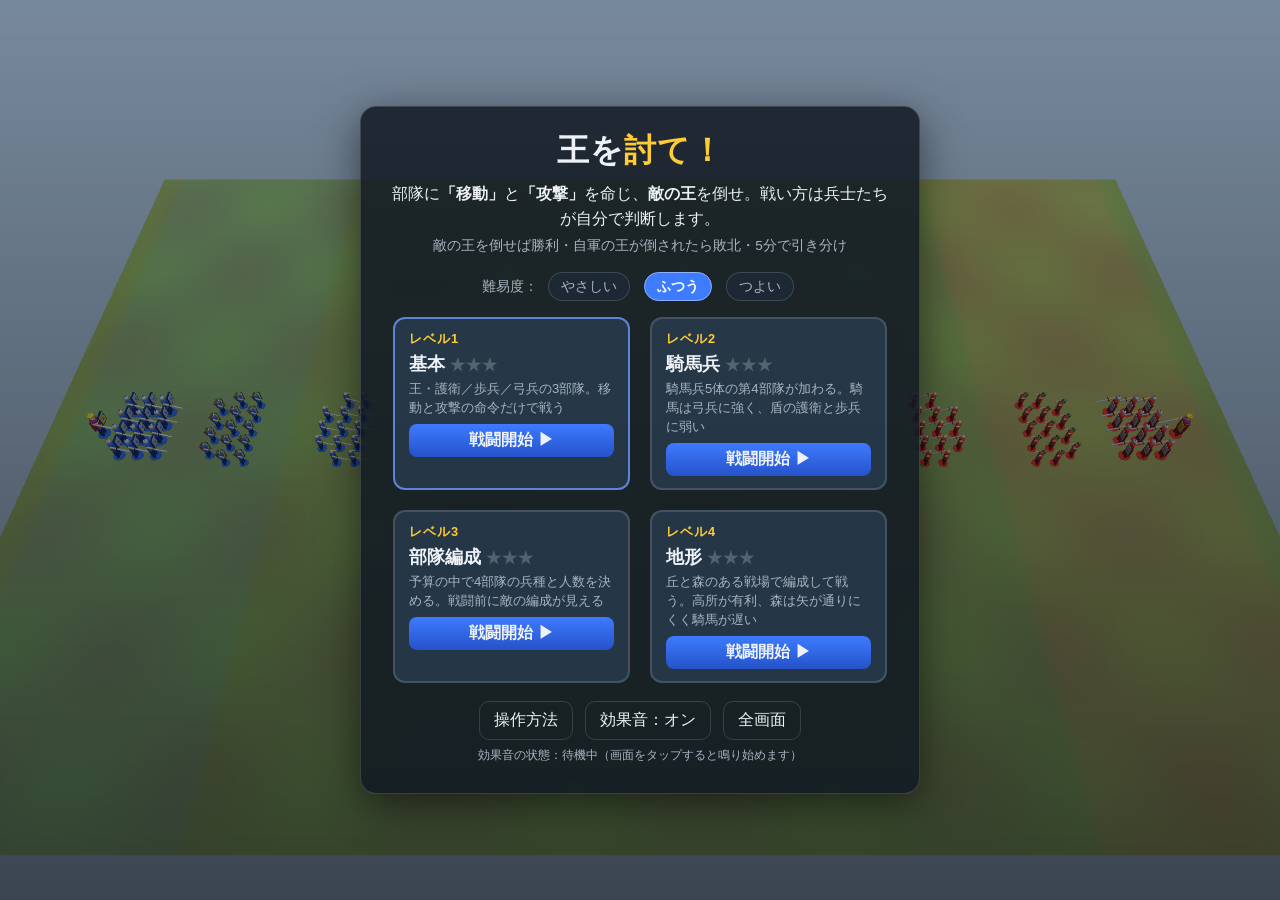
==== index.html @ 58d04163 "Add files via upload" ====
<!doctype html>
<html lang="ja">
<head>
<meta charset="utf-8">
<meta name="viewport" content="width=device-width, initial-scale=1, maximum-scale=1, user-scalable=no, viewport-fit=cover">
<meta name="mobile-web-app-capable" content="yes">
<meta name="apple-mobile-web-app-capable" content="yes">
<meta name="theme-color" content="#1d2733">
<meta name="apple-mobile-web-app-status-bar-style" content="black-translucent">
<meta name="apple-mobile-web-app-title" content="王を討て！">
<link rel="apple-touch-icon" href="icons/icon-180.png">
<link rel="icon" type="image/png" href="icons/icon-192.png">
<title>王を討て！</title>
<link rel="stylesheet" href="css/ws_simple.css?v=20261028a">
</head>
<body>
<canvas id="view"></canvas>
<div id="labels"></div>

<!-- 上部：生存人数・残り時間・王のHP -->
<div id="top" class="hud hidden">
  <div class="side blue">
    <span class="tag">自軍</span><b id="aliveB">40</b><span class="unit">人</span>
    <span class="kingbar" title="自軍の王のHP"><span class="crown">👑</span><span class="bar"><i id="kingB"></i></span><span id="kingBn" class="hpn">200</span></span>
  </div>
  <div id="clock">5:00</div>
  <div class="side red">
    <span class="kingbar" title="敵軍の王のHP"><span class="crown">👑</span><span class="bar"><i id="kingR"></i></span><span id="kingRn" class="hpn">200</span></span>
    <b id="aliveR">40</b><span class="unit">人</span><span class="tag">敵軍</span>
  </div>
  <button id="btnSound" class="iconbtn" aria-label="効果音のオン・オフ">🔊</button>
  <button id="btnPause" class="iconbtn menubtn" aria-label="メニュー（一時停止・タイトルへ戻る）">☰<span class="mlabel">メニュー</span></button>
</div>

<!-- 下部：自軍の3部隊 -->
<div id="cards" class="hud hidden"></div>
<div id="hint" class="hud hidden"></div>
<div id="toasts"></div>

<!-- タイトル -->
<div id="title" class="overlay">
  <div class="box">
    <h1>王を<span>討て！</span></h1>
    <p class="lead">部隊に<b>「移動」</b>と<b>「攻撃」</b>を命じ、<b>敵の王</b>を倒せ。戦い方は兵士たちが自分で判断します。<br>
      <span class="sub">敵の王を倒せば勝利・自軍の王が倒されたら敗北・5分で引き分け</span></p>
    <div id="diffsel" class="diffsel"></div>
    <div id="levels"></div>
    <button id="btnHowto" class="ghost">操作方法</button>
    <button id="btnSoundT" class="ghost">効果音：オン</button>
    <button id="btnFullT" class="ghost fsbtn">全画面</button>
    <p class="sndstat note small"></p>
  </div>
</div>

<!-- 部隊編成（レベル3・4） -->
<div id="compose" class="overlay hidden">
  <div class="peekhint hidden" id="peekHint">ドラッグ・ホイール（ピンチ）で戦場を見回せます</div>
  <button id="btnPeekBack" class="primary big peekback hidden">編成に戻る</button>
  <div class="box wide compose">
    <div class="cmphead">
      <h2>部隊編成</h2>
      <div class="budget"><span>予算</span><span class="bar"><i id="cmpBar"></i></span><span><b id="cmpCost">0</b> / <span id="cmpBudget">300</span></span></div>
      <div class="cmpbtns"><button id="btnCmpBack" class="ghost">戻る</button><button id="btnCmpGo" class="primary">戦闘開始</button></div>
    </div>
    <div class="cmpcols">
      <div>
        <h3>自軍</h3>
        <div id="cmpRows"></div>
        <div class="presets"><span class="sub">ひな形：</span><span id="cmpPresets"></span></div>
      </div>
      <div class="cmpenemy">
        <h3>敵軍：<span id="enName"></span></h3>
        <div id="enRows"></div>
        <p id="enHint" class="hint"></p>
        <p class="note small">相性：騎馬→弓兵 ／ 弓兵→歩兵 ／ 歩兵・護衛→騎馬</p>
        <button id="btnReroll" class="chip hidden">🎲 地形を変える</button>
        <button id="btnPeek" class="chip hidden">🗺 戦場を見る</button>
      </div>
    </div>
  </div>
</div>

<!-- 操作方法 -->
<div id="howto" class="overlay hidden">
  <div class="box wide">
    <h2>操作方法</h2>
    <div class="cols">
      <div>
        <h3>PC</h3>
        <table>
          <tr><td>味方を左クリック</td><td>その部隊を選択</td></tr>
          <tr><td>地面を右クリック</td><td>選択中の部隊を移動</td></tr>
          <tr><td>敵を右クリック</td><td>その敵の部隊を攻撃</td></tr>
          <tr><td>1〜4キー</td><td>部隊を選択</td></tr>
          <tr><td>マウスホイール</td><td>拡大・縮小</td></tr>
          <tr><td>左ドラッグ</td><td>カメラ移動</td></tr>
          <tr><td>Esc</td><td>ポーズ</td></tr>
        </table>
      </div>
      <div>
        <h3>スマートフォン（横画面）</h3>
        <table>
          <tr><td>味方をタップ</td><td>部隊を選択</td></tr>
          <tr><td>地面をタップ</td><td>選択中の部隊を移動</td></tr>
          <tr><td>敵をタップ</td><td>選択中の部隊で攻撃</td></tr>
          <tr><td>ドラッグ</td><td>カメラ移動</td></tr>
          <tr><td>2本指ピンチ</td><td>拡大・縮小</td></tr>
          <tr><td>下の部隊カード</td><td>部隊を選択</td></tr>
        </table>
      </div>
    </div>
    <p class="note">選択は次に別の部隊を選ぶまで続きます。新しい命令は前の命令を上書きします。命令がないときは、その場で待機・防衛します。<br>
      <span class="mk ally">1</span> 自軍の部隊（丸）　<span class="mk enemy"><i>歩</i></span> 敵の部隊（ひし形）　👑 王</p>
    <p class="note"><b>兵種の相性（レベル2）</b>：騎馬兵 → 弓兵に強い ／ 弓兵 → 歩兵に強い ／ 歩兵・盾の護衛 → 騎馬兵に強い。<br>
      騎馬兵は速く、走って突撃すると大きなダメージ。止まって斬り合うと弱いので、無防備な弓兵や手薄な王を狙おう。</p>
    <p class="note"><b>地形（レベル4）</b>：<b>丘</b>…高い所から攻撃するとダメージが増え（高低差1mで+8%、最大+30%）、弓兵の矢も遠くまで届く。上り坂は遅い。
      <b>森</b>…中を通る矢は枝に当たって止まりやすい（森の中の部隊は矢に強い）。騎馬兵は半分の速さ、ほかの兵も少し遅くなる。</p>
    <button id="btnHowtoClose" class="primary">閉じる</button>
  </div>
</div>

<!-- iPhone：全画面で遊ぶ方法（ホーム画面に追加） -->
<div id="a2hs" class="overlay hidden">
  <div class="box">
    <h2>全画面で遊ぶには（iPhone）</h2>
    <p class="note small" id="dispMode"></p>
    <ol class="steps">
      <li><b>前に追加したアイコン（WarSim・王を討て！）があれば、長押しして削除</b>（古い設定のまま残るため）</li>
      <li>Safari でこのページを開き、<b>共有ボタン</b>（四角から矢印が出ているマーク <span class="share">⬆︎</span>）→「<b>ホーム画面に追加</b>」</li>
      <li>追加の画面に「<b>Webアプリとして開く</b>」があれば<b>オン</b>にして「追加」</li>
      <li>ホーム画面の <b>王を討て！</b> アイコンから起動（Safari のタブやアドレスバーが出なければ成功）</li>
    </ol>
    <p class="note small">iPhone の Safari は、ゲーム画面だけを全画面にする機能に対応していないため、この方法になります。<span class="lanonly">アイコンから起動するときも、PCで start_simple_server.bat を起動しておき、同じWi-Fiにつないでください。</span></p>
    <button id="btnA2hsClose" class="primary">閉じる</button>
  </div>
</div>

<!-- カウントダウン -->
<div id="countdown" class="hidden"></div>

<!-- ポーズ -->
<div id="pause" class="overlay hidden">
  <div class="box">
    <h2>メニュー <span class="sub">（一時停止中）</span></h2>
    <button id="btnResume" class="primary big">戦闘に戻る</button>
    <div class="volrow"><button id="btnSoundP" class="ghost">効果音：オン</button><label>音量 <input id="volRange" type="range" min="0" max="100" step="5"></label></div>
    <p class="sndstat note small"></p>
    <button id="btnPauseHowto" class="ghost">操作方法</button>
    <button id="btnFullP" class="ghost fsbtn">全画面</button>
    <button id="btnQuit" class="ghost">タイトル（レベル選択）に戻る</button>
  </div>
</div>

<!-- 結果 -->
<div id="result" class="overlay hidden">
  <div class="box">
    <h1 id="resTitle">勝利</h1>
    <p id="resReason"></p>
    <div id="resStars" class="stars"></div>
    <p id="resStats" class="note"></p>
    <button id="btnRetry" class="primary big">再戦</button>
    <button id="btnRecompose" class="ghost hidden">編成し直す</button>
    <button id="btnToTitle" class="ghost">レベル選択へ</button>
  </div>
</div>

<!-- 縦画面の案内 -->
<div id="rotate" class="overlay">
  <div class="box">
    <div class="phone">📱</div>
    <h2>横画面にしてください</h2>
    <p class="note">このゲームは横画面で遊ぶように作られています。</p>
  </div>
</div>

<div id="fatal" class="overlay hidden"><div class="box"><h2>エラー</h2><pre id="fatalText"></pre></div></div>

<script src="js/config.js?v=20261028a"></script>
<script src="js/sim.js?v=20261028a"></script>
<script src="js/ai.js?v=20261028a"></script>
<script src="js/render.js?v=20261028a"></script>
<script src="js/ws_simple_rules.js?v=20261028a"></script>
<script src="js/ws_simple_audio.js?v=20261028a"></script>
<script src="js/ws_simple_app.js?v=20261028a"></script>
</body>
</html>
---- css/ws_simple.css ----
/* WarSimulation Simple — PC・スマートフォン共通の画面 */
:root {
  --blue: #2f6bff; --blue-d: #1b3f9e; --red: #e5372c; --red-d: #8f1b14;
  --panel: rgba(18, 26, 36, 0.86); --panel2: rgba(30, 42, 56, 0.92); --line: rgba(255, 255, 255, 0.14);
  --text: #eef2f7; --muted: #a9b4c2; --gold: #ffcc33; --sel: #ffe14a;
  --safe-l: env(safe-area-inset-left, 0px); --safe-r: env(safe-area-inset-right, 0px); --safe-b: env(safe-area-inset-bottom, 0px);
}
* { box-sizing: border-box; }
html, body { margin: 0; height: 100%; overflow: hidden; background: #1d2733; color: var(--text);
  font-family: "Segoe UI", "Hiragino Sans", "Hiragino Kaku Gothic ProN", "Yu Gothic UI", Meiryo, sans-serif;
  -webkit-user-select: none; user-select: none; -webkit-touch-callout: none; touch-action: none; overscroll-behavior: none; }
canvas#view { position: fixed; inset: 0; width: 100vw; height: 100vh; height: 100dvh; display: block; touch-action: none; cursor: default; }
canvas#view.panning { cursor: grabbing; }
.hidden { display: none !important; }
button { font: inherit; color: inherit; border: 1px solid var(--line); background: var(--panel2); border-radius: 10px; padding: 8px 14px; cursor: pointer; touch-action: manipulation; }
button:hover { background: rgba(60, 80, 104, 0.95); }
button.primary { background: linear-gradient(#3d7bff, #2552c9); border-color: #6c98ff; font-weight: 700; }
button.primary:hover { background: linear-gradient(#5a8dff, #2d5fe0); }
button.big { font-size: 1.15rem; padding: 12px 28px; }
button.ghost { background: transparent; }

/* ---------- 上部 ---------- */
#top { position: fixed; top: 0; left: 0; right: 0; height: 44px; display: flex; align-items: center; justify-content: center; gap: 14px;
  padding: 0 calc(10px + var(--safe-r)) 0 calc(10px + var(--safe-l)); background: linear-gradient(rgba(10, 16, 24, 0.85), rgba(10, 16, 24, 0.55)); pointer-events: none; z-index: 5; }
#top .side { flex: 1; display: flex; align-items: center; gap: 6px; font-size: 0.95rem; min-width: 0; }
#top .side.red { justify-content: flex-end; }
#top .side b { font-size: 1.35rem; }
#top .unit { color: var(--muted); font-size: 0.8rem; margin-right: 6px; }
#top .tag { font-weight: 700; padding: 2px 8px; border-radius: 6px; font-size: 0.85rem; }
#top .blue .tag { background: var(--blue); }
#top .red .tag { background: var(--red); }
#clock { font-size: 1.5rem; font-weight: 800; font-variant-numeric: tabular-nums; min-width: 76px; text-align: center; letter-spacing: 1px; }
#clock.low { color: #ffb0a8; }
.kingbar { display: inline-flex; align-items: center; gap: 4px; }
.kingbar .crown { font-size: 1rem; }
.kingbar .bar { width: 96px; height: 10px; border-radius: 5px; background: rgba(0, 0, 0, 0.55); border: 1px solid rgba(255, 255, 255, 0.25); overflow: hidden; display: inline-block; }
.kingbar .bar i { display: block; height: 100%; width: 100%; background: linear-gradient(90deg, #5fe07a, #2fbf55); transition: width 0.2s; }
.kingbar .bar i.mid { background: linear-gradient(90deg, #ffd34d, #e6a917); }
.kingbar .bar i.low { background: linear-gradient(90deg, #ff6b5c, #d22a1c); }
.kingbar .hpn { font-size: 0.78rem; color: var(--muted); min-width: 24px; font-variant-numeric: tabular-nums; }
.iconbtn { pointer-events: auto; width: 40px; height: 34px; padding: 0; font-weight: 800; border-radius: 8px; margin-left: 4px; }

/* ---------- 下部の部隊カード ---------- */
#cards { position: fixed; left: 50%; transform: translateX(-50%); bottom: calc(6px + var(--safe-b)); display: flex; gap: 8px; z-index: 5; }
.card { width: 168px; padding: 6px 10px; border-radius: 12px; background: var(--panel); border: 2px solid var(--line); cursor: pointer; touch-action: manipulation;
  display: grid; grid-template-columns: 30px 1fr; grid-template-rows: auto auto; column-gap: 8px; align-items: center; }
.card .num { grid-row: 1 / span 2; width: 30px; height: 30px; border-radius: 50%; background: var(--blue); display: flex; align-items: center; justify-content: center; font-weight: 800; font-size: 1.05rem; border: 2px solid rgba(255,255,255,0.7); }
.card .l1 { font-weight: 700; font-size: 0.92rem; white-space: nowrap; display: flex; justify-content: space-between; gap: 6px; }
.card .l1 .cnt { font-variant-numeric: tabular-nums; }
.card .l2 { font-size: 0.8rem; color: var(--muted); white-space: nowrap; overflow: hidden; text-overflow: ellipsis; }
.card .l2 .o-move { color: #8fd0ff; } .card .l2 .o-attack { color: #ff9a8f; } .card .l2 .o-idle { color: #c9d3de; } .card .l2 .warn { color: var(--gold); }
.card.sel { border-color: var(--sel); box-shadow: 0 0 0 2px rgba(255, 225, 74, 0.35), 0 4px 14px rgba(0,0,0,0.4); }
.card.sel .num { background: var(--sel); color: #222; }
.card.dead { opacity: 0.4; cursor: default; }
.card kbd { font-size: 0.7rem; color: var(--muted); border: 1px solid var(--line); border-radius: 4px; padding: 0 4px; }
#hint { position: fixed; left: 50%; transform: translateX(-50%); bottom: calc(70px + var(--safe-b)); background: rgba(10, 16, 24, 0.7); padding: 4px 12px; border-radius: 8px;
  font-size: 0.85rem; color: #dfe7f1; pointer-events: none; white-space: nowrap; z-index: 4; }

/* ---------- 戦場上の表示（部隊マーカー・王冠） ---------- */
#labels { position: fixed; inset: 0; pointer-events: none; overflow: hidden; z-index: 3; }
.sqm { position: absolute; transform: translate(-50%, -50%); display: flex; align-items: center; justify-content: center; font-weight: 800; color: #fff; text-shadow: 0 1px 2px rgba(0,0,0,0.6); }
.sqm.ally { width: 26px; height: 26px; border-radius: 50%; background: var(--blue); border: 2px solid #fff; font-size: 0.9rem; box-shadow: 0 2px 6px rgba(0,0,0,0.45); }
.sqm.ally.sel { background: var(--sel); color: #222; text-shadow: none; width: 32px; height: 32px; font-size: 1.05rem; border-color: #fff; box-shadow: 0 0 0 3px rgba(0,0,0,0.35), 0 0 12px rgba(255, 225, 74, 0.8); }
.sqm.enemy { width: 24px; height: 24px; }
.sqm.enemy::before { content: ""; position: absolute; inset: 0; background: var(--red); border: 2px solid #fff; transform: rotate(45deg); border-radius: 3px; box-shadow: 0 2px 6px rgba(0,0,0,0.45); }
.sqm.enemy i { position: relative; font-style: normal; font-size: 0.72rem; }
.sqm.enemy.tgt::before { border-color: #ffd0c8; box-shadow: 0 0 0 3px rgba(255, 80, 60, 0.5), 0 0 12px rgba(255, 80, 60, 0.9); }
.terrlbl { position: absolute; transform: translate(-50%, -50%); font-size: 11px; font-weight: 700; padding: 1px 6px; border-radius: 8px; white-space: nowrap; opacity: 0.85; }
.terrlbl.hill { color: #fff3c4; background: rgba(120, 90, 30, 0.55); }
.terrlbl.forest { color: #d8ffd0; background: rgba(20, 70, 20, 0.6); }
.crownlbl {position: absolute; transform: translate(-50%, -100%); font-size: 18px; filter: drop-shadow(0 1px 2px rgba(0,0,0,0.7)); }
.crownlbl.enemy { filter: drop-shadow(0 0 2px #ff3b2f) drop-shadow(0 1px 2px rgba(0,0,0,0.7)); }
.crownlbl.ally { filter: drop-shadow(0 0 2px #4d86ff) drop-shadow(0 1px 2px rgba(0,0,0,0.7)); }
.crownlbl.flee::after { content: "退避"; position: absolute; left: 50%; top: -14px; transform: translateX(-50%); font-size: 10px; font-weight: 700; color: #fff; background: rgba(200, 120, 0, 0.9); padding: 0 4px; border-radius: 4px; white-space: nowrap; }

/* ---------- 速報 ---------- */
#toasts { position: fixed; top: 52px; left: 50%; transform: translateX(-50%); display: flex; flex-direction: column; align-items: center; gap: 4px; pointer-events: none; z-index: 6; }
.toast { background: rgba(10, 16, 24, 0.8); padding: 4px 12px; border-radius: 8px; font-size: 0.85rem; animation: toastIn 0.25s ease-out; white-space: nowrap; }
.toast.t0 { border-left: 4px solid var(--blue); } .toast.t1 { border-left: 4px solid var(--red); }
@keyframes toastIn { from { opacity: 0; transform: translateY(-6px); } to { opacity: 1; transform: none; } }

/* ---------- 重ねる画面 ---------- */
.overlay { position: fixed; inset: 0; display: flex; align-items: center; justify-content: center; background: rgba(8, 12, 18, 0.55); z-index: 10; padding: 12px; }
.overlay .box { background: var(--panel); border: 1px solid var(--line); border-radius: 16px; padding: 22px 28px; text-align: center; max-width: 560px; width: 100%;
  max-height: calc(100vh - 24px); max-height: calc(100dvh - 24px); overflow: auto; box-shadow: 0 10px 40px rgba(0,0,0,0.5); touch-action: pan-y; }
.overlay .box.wide { max-width: 760px; }
.overlay h1 { margin: 0 0 8px; font-size: 2rem; letter-spacing: 1px; }
.overlay h1 span { color: var(--gold); }
.overlay h2 { margin: 0 0 12px; }
.overlay h3 { margin: 6px 0; font-size: 1rem; color: var(--gold); }
.overlay .lead { margin: 0 0 10px; line-height: 1.6; }
.overlay .rules { text-align: left; margin: 0 auto 16px; display: table; color: var(--muted); line-height: 1.7; padding-left: 20px; }
.overlay button { margin: 4px; }
.overlay .note { color: var(--muted); font-size: 0.88rem; line-height: 1.6; }
.overlay table { width: 100%; border-collapse: collapse; font-size: 0.9rem; text-align: left; }
.overlay td { padding: 4px 6px; border-bottom: 1px solid var(--line); }
.overlay td:first-child { color: #ffe9a6; white-space: nowrap; }
.overlay .cols { display: grid; grid-template-columns: 1fr 1fr; gap: 18px; }
.mk { display: inline-flex; width: 20px; height: 20px; align-items: center; justify-content: center; font-weight: 800; font-size: 0.75rem; vertical-align: middle; position: relative; color: #fff; }
.mk.ally { background: var(--blue); border-radius: 50%; border: 2px solid #fff; }
.mk.enemy::before { content: ""; position: absolute; inset: 1px; background: var(--red); border: 2px solid #fff; transform: rotate(45deg); }
.mk.enemy i { position: relative; font-style: normal; font-size: 0.65rem; }
.overlay .sub { color: var(--muted); font-size: 0.85rem; }
#levels { display: flex; gap: 12px; justify-content: center; margin: 4px 0 10px; flex-wrap: wrap; }
.lvl { flex: 1 1 200px; max-width: 250px; display: flex; flex-direction: column; align-items: flex-start; gap: 3px; text-align: left; padding: 12px 14px; border-radius: 12px;
  background: rgba(40, 56, 74, 0.95); border: 2px solid var(--line); }
.lvl:hover { border-color: #6c98ff; background: rgba(52, 72, 96, 0.98); }
.lvl.last { border-color: rgba(108, 152, 255, 0.8); }
.lvl .lv-name { font-size: 0.8rem; color: var(--gold); font-weight: 700; letter-spacing: 1px; }
.lvl .lv-title { font-size: 1.15rem; font-weight: 800; }
.lvl .lv-clear { font-size: 0.7rem; font-weight: 700; color: #1d2733; background: #7dffa0; border-radius: 5px; padding: 1px 6px; vertical-align: middle; }
.lvl .lv-desc { font-size: 0.82rem; color: var(--muted); line-height: 1.45; }
.lvl .lv-go { margin-top: 4px; align-self: stretch; text-align: center; font-weight: 700; padding: 6px; border-radius: 8px; background: linear-gradient(#3d7bff, #2552c9); }
/* 難易度・★ */
.diffsel { display: flex; justify-content: center; align-items: center; gap: 6px; margin: 2px 0 8px; font-size: 0.9rem; color: var(--muted); }
.diffsel button { padding: 4px 12px; border-radius: 16px; font-size: 0.88rem; }
.diffsel button.on { background: #3d7bff; border-color: #8fb0ff; color: #fff; font-weight: 700; }
.lvl .lv-stars { font-size: 0.95rem; letter-spacing: 1px; color: var(--gold); }
.lvl .lv-stars .off { color: rgba(255,255,255,0.22); }
.stars { margin: 4px 0 10px; }
.stars .big { font-size: 2rem; letter-spacing: 4px; color: var(--gold); text-shadow: 0 2px 8px rgba(0,0,0,0.5); }
.stars .big .off { color: rgba(255,255,255,0.2); text-shadow: none; }
.stars ul { list-style: none; padding: 0; margin: 4px auto 0; display: inline-block; text-align: left; font-size: 0.86rem; color: var(--muted); line-height: 1.6; }
.stars li.ok { color: #9ff0b4; }
.stars .best { font-size: 0.8rem; color: var(--gold); margin-top: 2px; }

/* 効果音 */
.volrow { display: flex; align-items: center; justify-content: center; gap: 10px; margin: 6px 0; flex-wrap: wrap; font-size: 0.9rem; color: var(--muted); }
.volrow input[type=range] { width: 140px; vertical-align: middle; accent-color: #3d7bff; }
#btnSound.off { opacity: 0.55; }
.menubtn { width: auto !important; padding: 0 10px !important; display: inline-flex; align-items: center; gap: 4px; font-size: 1rem; }
.menubtn .mlabel { font-size: 0.8rem; font-weight: 700; }
.sndstat { margin: 2px 0 6px; white-space: pre-line; }
#dispMode { color: var(--gold); margin: 0 0 4px; }
.steps { text-align: left; line-height: 1.7; padding-left: 22px; margin: 6px 0 10px; font-size: 0.92rem; }
.share { display: inline-block; border: 1px solid var(--muted); border-radius: 4px; padding: 0 4px; font-size: 0.8rem; }

/* 部隊編成（レベル3） */
#compose { background: linear-gradient(rgba(8, 12, 18, 0.25), rgba(8, 12, 18, 0.6)); }
.compose { text-align: left; max-width: 820px; }
.cmphead { display: flex; align-items: center; justify-content: space-between; gap: 12px; margin-bottom: 8px; }
.cmphead h2 { margin: 0; }
.budget { display: flex; align-items: center; gap: 8px; font-size: 0.9rem; font-variant-numeric: tabular-nums; }
.budget .bar { width: 160px; height: 10px; border-radius: 5px; background: rgba(0,0,0,0.5); border: 1px solid rgba(255,255,255,0.25); overflow: hidden; display: inline-block; }
.budget .bar i { display: block; height: 100%; background: linear-gradient(90deg, #5fe07a, #2fbf55); }
.budget .bar i.over { background: linear-gradient(90deg, #ff6b5c, #d22a1c); }
.budget b.over { color: #ff8a7d; }
.cmpcols { display: grid; grid-template-columns: 1.35fr 1fr; gap: 16px; }
.crow { display: grid; grid-template-columns: 26px 1fr auto 40px; align-items: center; gap: 8px; padding: 5px 0; border-bottom: 1px solid var(--line); }
.crow .num { width: 24px; height: 24px; border-radius: 50%; background: var(--blue); display: flex; align-items: center; justify-content: center; font-weight: 800; font-size: 0.85rem; border: 2px solid rgba(255,255,255,0.7); }
.crow .kinds { display: flex; gap: 4px; flex-wrap: nowrap; }
.cmpbtns { display: flex; gap: 6px; margin-left: auto; }
.cmpbtns button { margin: 0; }
#btnCmpGo { min-width: 110px; }
#btnCmpGo:disabled { opacity: 0.5; cursor: not-allowed; background: #555; border-color: #777; }
.chip { padding: 3px 9px; border-radius: 14px; font-size: 0.82rem; background: rgba(255,255,255,0.06); white-space: nowrap; flex-shrink: 0; }
/* 編成画面を隠して戦場（地形）を見る */
#compose.peek { background: transparent; pointer-events: none; }
#compose.peek .box { display: none; }
.peekback { position: fixed; left: 50%; bottom: calc(14px + var(--safe-b)); transform: translateX(-50%); pointer-events: auto; z-index: 11; box-shadow: 0 4px 16px rgba(0,0,0,0.5); }
.peekhint { position: fixed; left: 50%; top: 14px; transform: translateX(-50%); background: rgba(10,16,24,0.75); padding: 4px 12px; border-radius: 8px; font-size: 0.85rem; pointer-events: none; z-index: 11; }
.chip.on { background: #3d7bff; border-color: #8fb0ff; font-weight: 700; }
.chip.fixed { cursor: default; background: rgba(150, 90, 220, 0.35); border-color: rgba(200, 160, 255, 0.5); font-weight: 700; }
.crow .cnt { display: flex; align-items: center; gap: 4px; }
.crow .cnt button { width: 32px; height: 30px; padding: 0; font-weight: 800; font-size: 1.05rem; }
.crow .cnt b { min-width: 26px; text-align: center; font-variant-numeric: tabular-nums; font-size: 1.05rem; }
.crow .pts { text-align: right; color: var(--muted); font-size: 0.8rem; font-variant-numeric: tabular-nums; }
.presets { margin-top: 8px; display: flex; flex-wrap: wrap; align-items: center; gap: 4px; }
.presets .chip { font-size: 0.78rem; }
.erow { display: flex; align-items: center; gap: 8px; padding: 5px 0; border-bottom: 1px solid var(--line); font-size: 0.92rem; }
.erow .mk { flex: none; }
.erow b { margin-left: auto; font-variant-numeric: tabular-nums; }
.erow.none { opacity: 0.45; }
.cmpenemy h3 { color: #ff9a8f; }
.hint { background: rgba(255, 204, 51, 0.12); border-left: 3px solid var(--gold); padding: 6px 10px; border-radius: 6px; font-size: 0.86rem; line-height: 1.5; margin: 10px 0 4px; }
.note.small { font-size: 0.76rem; }
#title { background: linear-gradient(rgba(8, 12, 18, 0.35), rgba(8, 12, 18, 0.7)); }
#resTitle.win { color: #7dffa0; } #resTitle.lose { color: #ff8a7d; } #resTitle.draw { color: #ffe08a; }
#countdown { position: fixed; inset: 0; display: flex; align-items: center; justify-content: center; font-size: 22vmin; font-weight: 900; color: #fff;
  text-shadow: 0 4px 24px rgba(0,0,0,0.6); pointer-events: none; z-index: 9; }
#countdown.go { font-size: 14vmin; color: var(--gold); }
#fatal pre { text-align: left; white-space: pre-wrap; font-size: 0.8rem; max-height: 50vh; overflow: auto; }

/* 縦画面の案内（スマートフォン・タブレットのみ） */
#rotate { display: none; z-index: 20; background: rgba(8, 12, 18, 0.94); }
#rotate .phone { font-size: 56px; display: inline-block; animation: rot 2s ease-in-out infinite; }
@keyframes rot { 0%, 30% { transform: rotate(0); } 60%, 100% { transform: rotate(-90deg); } }
@media (orientation: portrait) and (pointer: coarse) { #rotate { display: flex; } }

/* ---------- 小さな画面（スマートフォン横画面） ---------- */
@media (max-height: 500px), (max-width: 760px) {
  #top { height: 38px; gap: 8px; }
  #top .side { font-size: 0.8rem; gap: 4px; }
  #top .side b { font-size: 1.1rem; }
  #top .unit { display: none; }
  #top .tag { font-size: 0.72rem; padding: 1px 5px; }
  .kingbar .bar { width: 60px; height: 8px; }
  .kingbar .hpn { display: none; }
  #clock { font-size: 1.2rem; min-width: 60px; }
  .iconbtn { width: 38px; height: 30px; }
  #toasts { top: 42px; }
  .toast { font-size: 0.75rem; }
  .card { width: 136px; padding: 4px 8px; grid-template-columns: 26px 1fr; column-gap: 6px; border-radius: 10px; }
  .card .num { width: 26px; height: 26px; font-size: 0.95rem; }
  .card .l1 { font-size: 0.8rem; } .card .l2 { font-size: 0.7rem; }
  .card kbd { display: none; }
  #hint { bottom: calc(56px + var(--safe-b)); font-size: 0.72rem; }
  .overlay .box { padding: 14px 18px; }
  .overlay h1 { font-size: 1.5rem; }
  .overlay .lead, .overlay .rules { font-size: 0.85rem; }
  .overlay .rules { margin-bottom: 8px; }
  .overlay .cols { gap: 10px; }
  .overlay table { font-size: 0.78rem; }
  .overlay td { padding: 2px 4px; }
  button.big { font-size: 1rem; padding: 10px 22px; }
  #levels { gap: 6px; margin-bottom: 4px; flex-wrap: nowrap; }
  .lvl { padding: 6px 8px; flex: 1 1 0; min-width: 0; gap: 1px; }
  .lvl .lv-name { font-size: 0.68rem; }
  .lvl .lv-title { font-size: 0.88rem; } .lvl .lv-stars { font-size: 0.78rem; }
  .lvl .lv-desc { font-size: 0.64rem; line-height: 1.3; } .lvl .lv-go { padding: 3px; font-size: 0.78rem; margin-top: 2px; }
  #title .box { padding: 10px 14px; }
  #title h1 { font-size: 1.3rem; margin-bottom: 2px; }
  #title .lead { font-size: 0.74rem; margin-bottom: 4px; line-height: 1.45; }
  #title .lead .sub { display: none; }
  #title > .box > button { padding: 4px 10px; font-size: 0.8rem; margin: 2px; }
  #title .sndstat { font-size: 0.66rem; margin: 2px 0 0; }
  #cards { gap: 6px; }
  .compose h2 { font-size: 1.05rem; }
  .overlay .box.compose { padding: 8px 14px; }
  #a2hs .box { padding: 10px 16px; }
  .diffsel { margin: 0 0 4px; font-size: 0.78rem; } .diffsel button { padding: 2px 9px; font-size: 0.76rem; }
  .stars .big { font-size: 1.5rem; } .stars ul { font-size: 0.74rem; line-height: 1.4; } .stars { margin: 2px 0 4px; }
  #a2hs h2 { font-size: 1.05rem; margin-bottom: 4px; }
  .steps { font-size: 0.78rem; line-height: 1.45; margin: 4px 0 6px; }
  #a2hs .note.small { font-size: 0.7rem; line-height: 1.4; margin: 4px 0; }
  .cmphead { margin-bottom: 4px; }
  .cmpcols { gap: 10px; }
  .crow { padding: 2px 0; gap: 5px; grid-template-columns: 22px 1fr auto 30px; }
  .crow .num { width: 20px; height: 20px; font-size: 0.72rem; }
  .chip { padding: 2px 6px; font-size: 0.72rem; }
  .crow .cnt button { width: 28px; height: 26px; }
  .crow .pts, .erow { font-size: 0.74rem; }
  .erow { padding: 3px 0; }
  .hint { font-size: 0.74rem; padding: 4px 8px; margin-top: 6px; }
  .budget .bar { width: 100px; }
  .overlay h3 { margin: 2px 0; font-size: 0.85rem; }
}
@media (max-width: 560px) { .cmpcols { grid-template-columns: 1fr; } }
@media (max-width: 620px) { .card { width: 118px; } .card .l1 { font-size: 0.74rem; } }
@media (max-width: 480px) { .overlay .cols { grid-template-columns: 1fr; } }
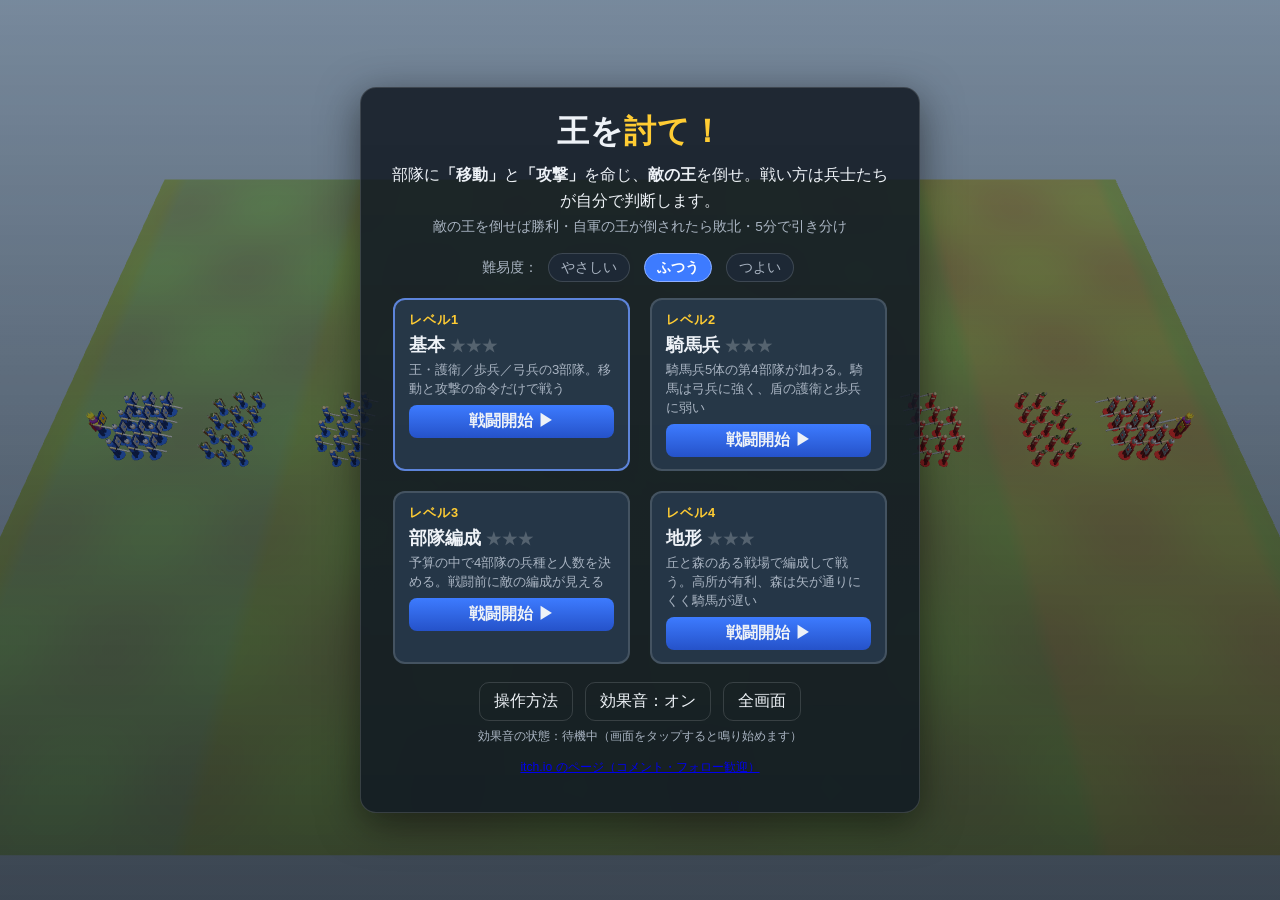
==== commit 789ac7ba: "検索・SNS共有用の説明タグとitch.ioへのリンクを追加 Added meta tags for SEO and social sharing." ====
--- a/index.html
+++ b/index.html
@@ -10,7 +10,21 @@
 <meta name="apple-mobile-web-app-title" content="王を討て！">
 <link rel="apple-touch-icon" href="icons/icon-180.png">
 <link rel="icon" type="image/png" href="icons/icon-192.png">
-<title>王を討て！</title>
+<title>王を討て！｜ブラウザで遊べるリアルタイム戦術ゲーム</title>
+<meta name="description" content="部隊に「移動」と「攻撃」を命じて敵の王を討つ、1回約5分のリアルタイム戦術ゲーム。兵士は自分で判断して戦います。PC・スマホのブラウザで無料・インストール不要。">
+<link rel="canonical" href="https://dainana6.github.io/oute/">
+<meta property="og:type" content="website">
+<meta property="og:site_name" content="王を討て！">
+<meta property="og:title" content="王を討て！｜ブラウザで遊べるリアルタイム戦術ゲーム">
+<meta property="og:description" content="部隊に「移動」と「攻撃」を命じて敵の王を討て！1回約5分、PC・スマホのブラウザですぐ遊べます。">
+<meta property="og:url" content="https://dainana6.github.io/oute/">
+<meta property="og:image" content="https://dainana6.github.io/oute/icons/icon-512.png">
+<meta property="og:locale" content="ja_JP">
+<meta name="twitter:card" content="summary">
+<meta name="twitter:title" content="王を討て！">
+<meta name="twitter:description" content="部隊に「移動」と「攻撃」を命じて敵の王を討つリアルタイム戦術ゲーム。ブラウザで無料。">
+<meta name="twitter:image" content="https://dainana6.github.io/oute/icons/icon-512.png">
+<script type="application/ld+json">{"@context":"https://schema.org","@type":"VideoGame","name":"王を討て！","alternateName":"Slay the King","url":"https://dainana6.github.io/oute/","description":"部隊に移動と攻撃を命じて敵の王を討つリアルタイム戦術ゲーム","genre":["Strategy","Real-time tactics"],"gamePlatform":["Web browser","PC","Smartphone"],"inLanguage":"ja","isAccessibleForFree":true,"sameAs":["https://robo6.itch.io/oute"]}</script>
 <link rel="stylesheet" href="css/ws_simple.css?v=20261028a">
 </head>
 <body>
@@ -49,6 +63,7 @@
     <button id="btnSoundT" class="ghost">効果音：オン</button>
     <button id="btnFullT" class="ghost fsbtn">全画面</button>
     <p class="sndstat note small"></p>
+    <p class="note small"><a href="https://robo6.itch.io/oute" target="_blank" rel="noopener">itch.io のページ（コメント・フォロー歓迎）</a></p>
   </div>
 </div>
 
@@ -181,6 +196,8 @@
 <script src="js/render.js?v=20261028a"></script>
 <script src="js/ws_simple_rules.js?v=20261028a"></script>
 <script src="js/ws_simple_audio.js?v=20261028a"></script>
-<script src="js/ws_simple_app.js?v=20261028a"></script>
+<script src="js/ws_simple_app.js?v=20261028b"></script>
+<!-- アクセス解析（GoatCounter：Cookieなし・個人を特定しない）。itch.io の枠の中でも数える -->
+<script data-goatcounter="https://oute.goatcounter.com/count" data-goatcounter-settings='{"allow_frame": true}' async src="https://gc.zgo.at/count.js"></script>
 </body>
 </html>
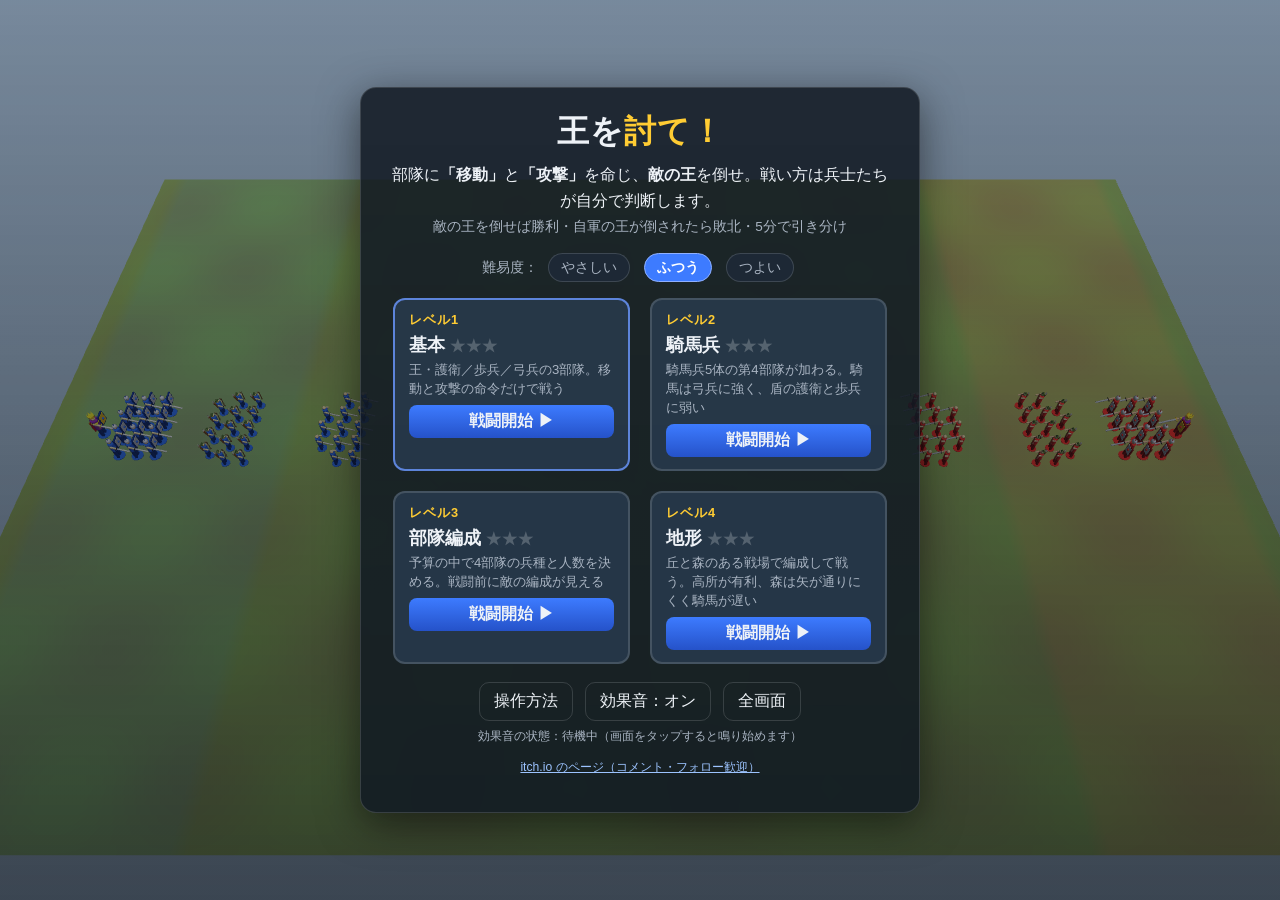
==== commit c94bee53: "itch.ioリンクの文字色を見やすく修正 Updated link color for itch.io page in index.html." ====
--- a/index.html
+++ b/index.html
@@ -63,7 +63,7 @@
     <button id="btnSoundT" class="ghost">効果音：オン</button>
     <button id="btnFullT" class="ghost fsbtn">全画面</button>
     <p class="sndstat note small"></p>
-    <p class="note small"><a href="https://robo6.itch.io/oute" target="_blank" rel="noopener">itch.io のページ（コメント・フォロー歓迎）</a></p>
+    <p class="note small"><a href="https://robo6.itch.io/oute" target="_blank" rel="noopener" style="color:#9cc3ff">itch.io のページ（コメント・フォロー歓迎）</a></p>
   </div>
 </div>
 
